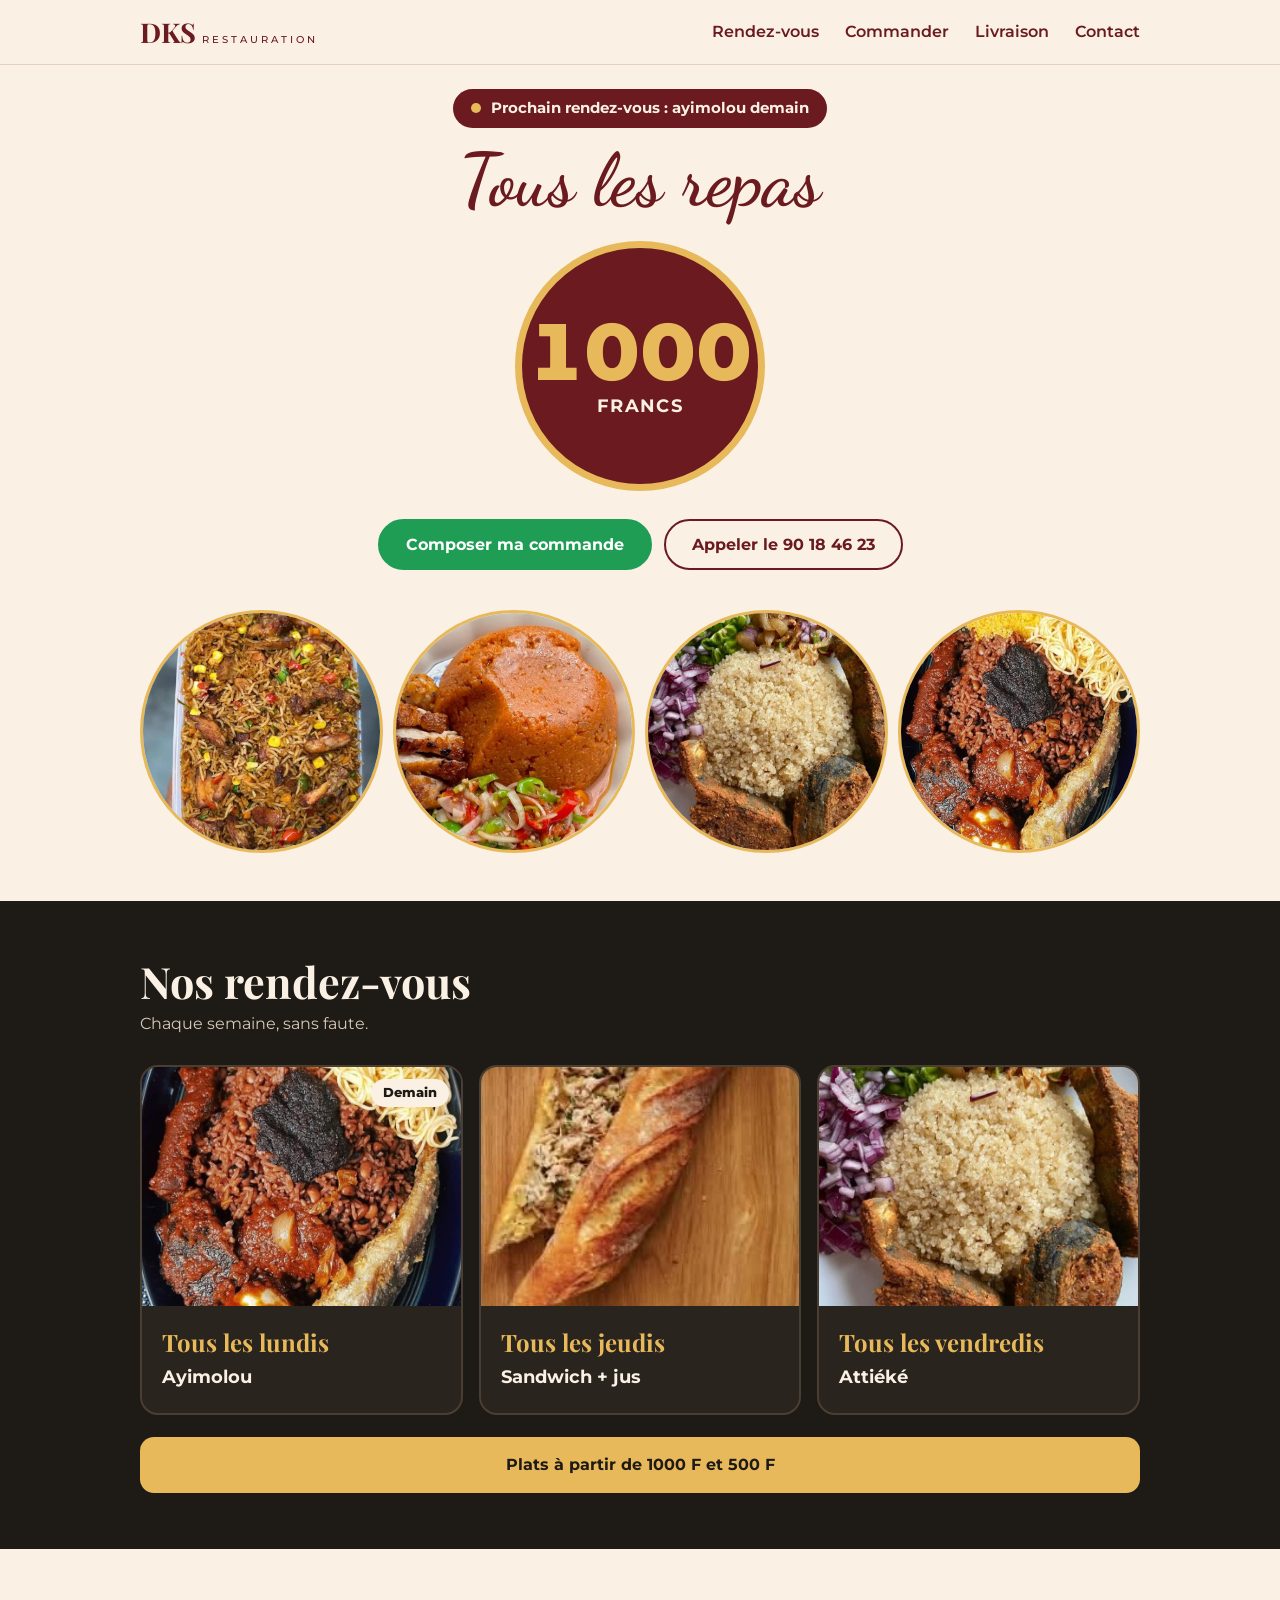
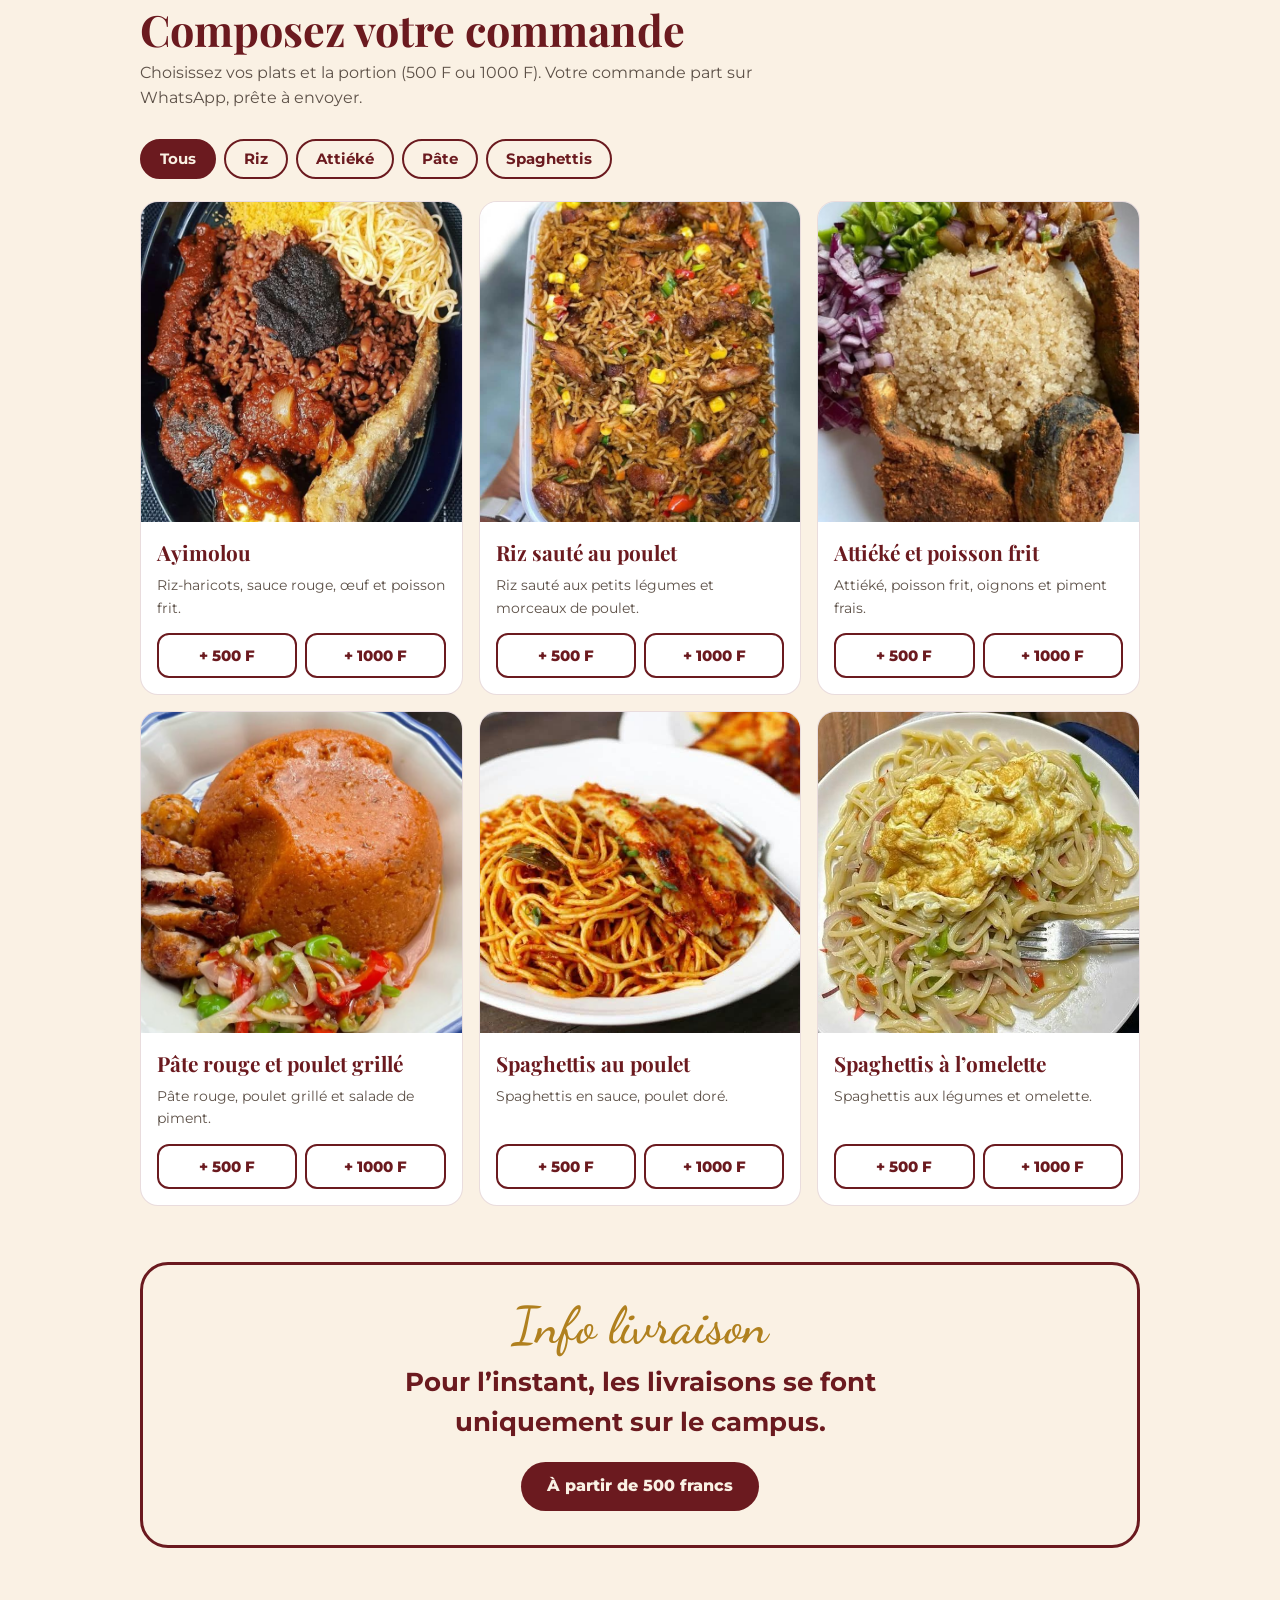
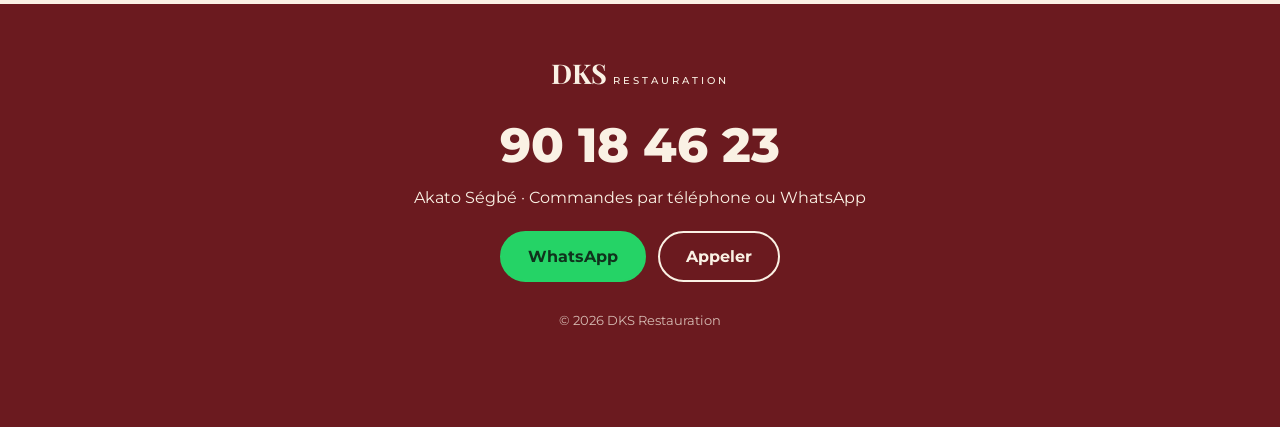
==== dks-v2/index.html @ c082c8fd "premiere version" ====
<!DOCTYPE html>
<html lang="fr">
<head>
<meta charset="utf-8">
<meta name="viewport" content="width=device-width, initial-scale=1">
<title>DKS Restauration – Commandez vos repas à Akato Ségbé</title>
<meta name="description" content="Tous les repas à 1000 F, plats dès 500 F. Composez votre commande et envoyez-la sur WhatsApp. Akato Ségbé, livraison sur le campus.">
<meta name="theme-color" content="#6b1a1f">
<link rel="preconnect" href="https://fonts.googleapis.com">
<link rel="preconnect" href="https://fonts.gstatic.com" crossorigin>
<link href="https://fonts.googleapis.com/css2?family=Dancing+Script:wght@600&family=Montserrat:wght@500;600;700;800&family=Playfair+Display:wght@600;700&display=swap" rel="stylesheet">
<link rel="stylesheet" href="css/style.css">
</head>
<body>
<script>document.documentElement.classList.add('js')</script>

<nav class="nav" aria-label="Navigation principale">
  <div class="wrap nav-in">
    <a class="logo" href="#accueil">DKS<small>RESTAURATION</small></a>
    <button class="burger" aria-expanded="false" aria-controls="menu" aria-label="Ouvrir le menu"><span></span><span></span><span></span></button>
    <ul id="menu">
      <li><a href="#rendez-vous">Rendez-vous</a></li>
      <li><a href="#plats">Commander</a></li>
      <li><a href="#livraison">Livraison</a></li>
      <li><a href="#contact">Contact</a></li>
    </ul>
  </div>
  <div class="progress" id="progress"></div>
</nav>

<header class="hero" id="accueil">
  <div class="wrap">
    <p class="banner" id="banner"><i></i><span>Tous les repas à 1000 F</span></p>
    <h1 class="script">Tous les repas</h1>
    <div class="badge" role="img" aria-label="1000 francs"><b id="count" data-to="1000">1000</b><span>FRANCS</span></div>
    <div class="cta">
      <a class="btn main" href="#plats">Composer ma commande</a>
      <a class="btn alt" href="tel:+22890184623">Appeler le 90 18 46 23</a>
    </div>
    <div class="strip">
      <img src="images/riz.jpg" alt="Riz sauté au poulet et petits légumes">
      <img src="images/pate.jpg" alt="Pâte rouge, poulet grillé et piment frais">
      <img src="images/attieke.jpg" alt="Attiéké, poisson frit et oignons">
      <img src="images/ayimolou.jpg" alt="Ayimolou avec œuf et poisson frit">
    </div>
  </div>
</header>

<section class="dark" id="rendez-vous">
  <div class="wrap">
    <h2 class="reveal">Nos rendez-vous</h2>
    <p class="lead reveal">Chaque semaine, sans faute.</p>
    <div class="days">
      <article class="day reveal" data-day="1"><img src="images/ayimolou.jpg" alt="Ayimolou"><div><p>Tous les lundis</p><h3>Ayimolou</h3></div></article>
      <article class="day reveal" data-day="4"><img src="images/sandwich.jpg" alt="Sandwich au thon"><div><p>Tous les jeudis</p><h3>Sandwich + jus</h3></div></article>
      <article class="day reveal" data-day="5"><img src="images/attieke.jpg" alt="Attiéké"><div><p>Tous les vendredis</p><h3>Attiéké</h3></div></article>
    </div>
    <div class="price reveal">Plats à partir de 1000 F et 500 F</div>
  </div>
</section>

<section class="plats" id="plats">
  <div class="wrap">
    <h2 class="reveal">Composez votre commande</h2>
    <p class="lead reveal">Choisissez vos plats et la portion (500 F ou 1000 F). Votre commande part sur WhatsApp, prête à envoyer.</p>
    <div class="chips" id="chips" role="group" aria-label="Filtrer les plats"></div>
    <div class="grid" id="grid"></div>
    <noscript><p class="lead">Activez JavaScript pour commander ici, ou appelez le 90 18 46 23.</p></noscript>
  </div>
</section>

<section class="deliv" id="livraison">
  <div class="wrap">
    <div class="box reveal">
      <p class="script">Info livraison</p>
      <strong>Pour l’instant, les livraisons se font uniquement sur le campus.</strong>
      <span class="pill">À partir de 500 francs</span>
    </div>
  </div>
</section>

<footer id="contact">
  <div class="wrap">
    <div class="logo">DKS<small>RESTAURATION</small></div>
    <a class="tel" href="tel:+22890184623">90 18 46 23</a>
    <p>Akato Ségbé · Commandes par téléphone ou WhatsApp</p>
    <div class="cta">
      <a class="btn main" href="https://wa.me/22890184623" target="_blank" rel="noopener">WhatsApp</a>
      <a class="btn alt" href="tel:+22890184623">Appeler</a>
    </div>
    <small class="copy">© <span id="year">2026</span> DKS Restauration</small>
  </div>
</footer>

<button class="fab" id="fab" hidden aria-label="Ouvrir le panier"><span id="fab-n">0</span> <b id="fab-t"></b></button>
<div class="toast" id="toast" role="status" aria-live="polite"></div>

<dialog id="lightbox" aria-label="Photo agrandie">
  <button class="close" aria-label="Fermer">×</button>
  <button class="nav-btn prev" aria-label="Photo précédente">‹</button>
  <button class="nav-btn next" aria-label="Photo suivante">›</button>
  <img alt=""><p></p>
</dialog>

<dialog id="cart" aria-label="Mon panier">
  <button class="close" aria-label="Fermer">×</button>
  <h3>Ma commande</h3>
  <ul id="lines"></ul>
  <p class="total">Total : <b id="total">0 F</b></p>
  <label>Votre prénom<input id="name" autocomplete="given-name" placeholder="Ex. Kossi"></label>
  <fieldset>
    <legend>Récupération</legend>
    <label class="radio"><input type="radio" name="mode" value="emporter" checked> Sur place / à emporter</label>
    <label class="radio"><input type="radio" name="mode" value="livraison"> Livraison sur le campus</label>
  </fieldset>
  <label id="place-wrap" hidden>Lieu de livraison sur le campus<input id="place" placeholder="Ex. Bâtiment B, salle 12"></label>
  <p class="warn" id="warn" hidden>La livraison commence à 500 F de commande.</p>
  <div class="cart-actions">
    <button class="btn alt" id="clear" type="button">Vider</button>
    <button class="btn main" id="send" type="button">Envoyer sur WhatsApp</button>
  </div>
</dialog>

<script src="js/main.js"></script>
</body>
</html>
---- dks-v2/css/style.css ----
:root{--wine:#6b1a1f;--cream:#faf1e4;--gold:#e8b95a;--ink:#1e1a16;--muted:#5d5148;--card:#2a241e;--green:#1f9d55}
*,*::before,*::after{box-sizing:border-box}
html{scroll-behavior:smooth;scroll-padding-top:72px}
body{margin:0;background:var(--cream);color:var(--wine);font-family:Montserrat,system-ui,sans-serif;line-height:1.55}
img{max-width:100%;display:block}
.wrap{max-width:1040px;margin:0 auto;padding:0 20px}
a:focus-visible,button:focus-visible,input:focus-visible{outline:3px solid var(--gold);outline-offset:3px}

/* Navigation */
.nav{position:sticky;top:0;z-index:20;background:var(--cream);border-bottom:1px solid rgba(107,26,31,.15)}
.nav-in{display:flex;align-items:center;justify-content:space-between;height:64px}
.progress{position:absolute;left:0;bottom:-1px;height:3px;width:0;background:var(--gold)}
.logo{font-family:'Playfair Display',Georgia,serif;font-weight:700;font-size:1.7rem;color:var(--wine);text-decoration:none}
.logo small{font-family:Montserrat,sans-serif;font-weight:500;font-size:.62rem;letter-spacing:.3em;margin-left:.6em}
.nav ul{list-style:none;display:flex;gap:26px;margin:0;padding:0}
.nav ul a{color:var(--wine);font-weight:600;text-decoration:none}
.nav ul a:hover{text-decoration:underline;text-underline-offset:6px}
.burger{display:none;background:none;border:0;padding:10px;cursor:pointer}
.burger span{display:block;width:24px;height:3px;background:var(--wine);margin:5px 0;border-radius:2px;transition:transform .2s,opacity .2s}
.burger[aria-expanded="true"] span:nth-child(1){transform:translateY(8px) rotate(45deg)}
.burger[aria-expanded="true"] span:nth-child(2){opacity:0}
.burger[aria-expanded="true"] span:nth-child(3){transform:translateY(-8px) rotate(-45deg)}
@media (max-width:700px){
  .burger{display:block}
  .nav ul{display:none;position:absolute;top:64px;left:0;right:0;flex-direction:column;gap:0;background:var(--cream);border-bottom:1px solid rgba(107,26,31,.15)}
  .nav ul.open{display:flex}
  .nav ul a{display:block;padding:16px 20px}
}

/* Boutons */
.btn{display:inline-block;padding:14px 26px;border-radius:999px;font:700 1rem Montserrat,sans-serif;text-decoration:none;border:2px solid var(--wine);background:none;color:var(--wine);cursor:pointer;transition:transform .15s}
.btn:active{transform:scale(.96)}
.btn.main{background:var(--green);border-color:var(--green);color:#fff}
.btn:disabled{opacity:.45;cursor:not-allowed}
.cta{display:flex;flex-wrap:wrap;gap:12px;justify-content:center}

/* Accueil */
.hero{text-align:center;padding:24px 0 48px}
.banner{display:inline-flex;align-items:center;gap:10px;margin:0;padding:8px 18px;border-radius:999px;background:var(--wine);color:var(--cream);font-weight:700;font-size:.92rem}
.banner i{width:10px;height:10px;border-radius:50%;background:var(--gold);animation:pulse 1.6s infinite}
@keyframes pulse{0%{box-shadow:0 0 0 0 rgba(232,185,90,.8)}100%{box-shadow:0 0 0 12px rgba(232,185,90,0)}}
.script{font-family:'Dancing Script',cursive;font-weight:600;font-size:clamp(2.8rem,10vw,4.6rem);line-height:1.05;margin:14px 0 22px}
.badge{width:min(250px,64vw);aspect-ratio:1;margin:0 auto 28px;border-radius:50%;background:var(--wine);border:7px solid var(--gold);display:grid;place-content:center;color:var(--gold)}
.badge b{font-weight:800;font-size:clamp(3.4rem,15vw,5rem);line-height:1;font-variant-numeric:tabular-nums}
.badge span{color:var(--cream);font-weight:700;letter-spacing:.08em;font-size:1.15rem}
.js .hero .script,.js .hero .badge,.js .hero .cta,.js .hero .strip{animation:rise .8s both}
.js .hero .badge{animation-delay:.15s}.js .hero .cta{animation-delay:.3s}.js .hero .strip{animation-delay:.45s}
@keyframes rise{from{opacity:0;transform:translateY(22px)}to{opacity:1;transform:none}}
.strip{display:grid;grid-template-columns:repeat(4,1fr);gap:10px;margin-top:40px}
.strip img{aspect-ratio:1;object-fit:cover;border-radius:50%;border:3px solid var(--gold);animation:float 5s ease-in-out infinite}
.strip img:nth-child(2){animation-delay:-1.2s}.strip img:nth-child(3){animation-delay:-2.4s}.strip img:nth-child(4){animation-delay:-3.6s}
@keyframes float{50%{transform:translateY(-10px)}}

h2{font-family:'Playfair Display',Georgia,serif;font-size:clamp(1.9rem,6vw,2.7rem);line-height:1.15;margin:0 0 6px}
.lead{color:var(--muted);margin:0 0 28px;max-width:60ch}
.js .reveal{opacity:0;transform:translateY(24px);transition:opacity .6s,transform .6s}
.js .reveal.in{opacity:1;transform:none}

/* Rendez-vous */
.dark{background:var(--ink);color:var(--cream);padding:56px 0}
.dark h2{color:var(--cream)}.dark .lead{color:#d8c9b6}
.days{display:grid;gap:16px;grid-template-columns:repeat(auto-fit,minmax(240px,1fr))}
.day{position:relative;background:var(--card);border:2px solid #4a3e33;border-radius:18px;overflow:hidden}
.day img{aspect-ratio:4/3;object-fit:cover;width:100%}
.day div{padding:18px 20px 22px}
.day p{margin:0;color:var(--gold);font-family:'Playfair Display',serif;font-size:1.5rem;font-weight:700}
.day h3{margin:2px 0 0;font-size:1.1rem}
.day.today{border-color:var(--gold)}
.day[data-tag]::after{content:attr(data-tag);position:absolute;top:12px;right:12px;background:var(--cream);color:var(--ink);font-weight:800;font-size:.8rem;padding:4px 12px;border-radius:999px}
.day.today::after{background:var(--gold)}
.price{margin-top:22px;background:var(--gold);color:var(--ink);font-weight:700;text-align:center;padding:16px;border-radius:14px}

/* Commander */
.plats{padding:56px 0}
.chips{display:flex;gap:8px;overflow-x:auto;padding-bottom:10px;margin-bottom:12px}
.chip{flex:none;padding:9px 18px;border-radius:999px;border:2px solid var(--wine);background:none;color:var(--wine);font:700 .92rem Montserrat,sans-serif;cursor:pointer}
.chip[aria-pressed="true"]{background:var(--wine);color:var(--cream)}
.grid{display:grid;gap:16px;grid-template-columns:repeat(auto-fill,minmax(250px,1fr))}
.dish{background:#fff;border-radius:18px;overflow:hidden;border:1px solid rgba(107,26,31,.15);display:flex;flex-direction:column;animation:rise .45s both}
.dish img{aspect-ratio:1;object-fit:cover;width:100%;cursor:zoom-in;transition:transform .3s}
.dish .ph{overflow:hidden}
.dish:hover img{transform:scale(1.05)}
.dish .body{padding:14px 16px 16px;display:flex;flex-direction:column;gap:6px;flex:1;color:var(--ink)}
.dish h3{margin:0;font-family:'Playfair Display',serif;font-size:1.3rem;color:var(--wine)}
.dish p{margin:0;font-size:.9rem;color:var(--muted);flex:1}
.add{display:grid;grid-template-columns:1fr 1fr;gap:8px;margin-top:8px}
.add button{padding:11px 6px;border-radius:12px;border:2px solid var(--wine);background:none;color:var(--wine);font:800 .95rem Montserrat,sans-serif;cursor:pointer;transition:background .15s,color .15s,transform .15s}
.add button:hover{background:var(--wine);color:var(--cream)}
.add button:active{transform:scale(.94)}
.add .qty{font-weight:600;font-size:.8rem;opacity:.85}

/* Livraison */
.deliv{padding:0 0 56px}
.box{border:3px solid var(--wine);border-radius:28px;padding:34px 24px;text-align:center}
.box .script{font-size:clamp(2.2rem,8vw,3.2rem);color:#b0801e;margin:0 0 10px}
.box strong{display:block;font-size:clamp(1.2rem,4vw,1.6rem);max-width:520px;margin:0 auto 20px}
.pill{display:inline-block;background:var(--wine);color:var(--cream);padding:12px 26px;border-radius:999px;font-weight:800}

footer{background:var(--wine);color:var(--cream);text-align:center;padding:48px 0 96px}
footer .logo{color:inherit}
footer .tel{display:block;font-size:clamp(2rem,9vw,3rem);font-weight:800;color:inherit;text-decoration:none;margin:14px 0 4px}
footer p{margin:0 0 20px}
footer .btn.alt{border-color:currentColor;color:inherit}
footer .btn.main{background:#25d366;border-color:#25d366;color:#10331d}
.copy{display:block;margin-top:28px;opacity:.75}

/* Panier flottant, toast */
.fab{position:fixed;right:16px;bottom:calc(16px + env(safe-area-inset-bottom,0px));z-index:30;display:flex;gap:10px;align-items:center;padding:14px 22px;border-radius:999px;border:0;background:var(--wine);color:var(--cream);font:700 1rem Montserrat,sans-serif;box-shadow:0 6px 20px rgba(0,0,0,.3);cursor:pointer}
.fab[hidden]{display:none}
.fab #fab-n{background:var(--gold);color:var(--ink);min-width:26px;height:26px;border-radius:13px;display:grid;place-items:center;font-size:.85rem}
.fab.bump{animation:bump .35s}
@keyframes bump{50%{transform:scale(1.15)}}
.toast{position:fixed;left:50%;bottom:90px;transform:translate(-50%,20px);background:var(--ink);color:var(--cream);padding:10px 20px;border-radius:999px;font-weight:600;font-size:.9rem;opacity:0;pointer-events:none;transition:.3s;z-index:40;white-space:nowrap}
.toast.show{opacity:1;transform:translate(-50%,0)}

/* Fenêtres */
dialog{border:0;padding:0;background:transparent;color:var(--cream)}
dialog::backdrop{background:rgba(20,12,10,.85)}
.close{position:absolute;top:10px;right:10px;width:42px;height:42px;border-radius:50%;border:0;background:var(--gold);color:var(--ink);font-size:1.6rem;line-height:1;cursor:pointer;z-index:2}
#lightbox{max-width:min(94vw,720px);max-height:94vh;overflow:visible;text-align:center;margin:auto}
#lightbox img{max-height:76vh;margin:0 auto;border-radius:14px}
#lightbox p{margin:12px 0 0;font-weight:700}
#lightbox .close{top:-16px;right:-8px}
.nav-btn{position:absolute;top:42%;width:46px;height:46px;border-radius:50%;border:0;background:rgba(250,241,228,.9);font-size:1.8rem;cursor:pointer}
.prev{left:-10px}.next{right:-10px}
#cart{width:min(94vw,460px);max-height:90vh;background:var(--cream);color:var(--ink);border-radius:22px;padding:24px 22px;margin:auto}
#cart h3{margin:0 0 12px;font-family:'Playfair Display',serif;font-size:1.7rem;color:var(--wine)}
#lines{list-style:none;margin:0;padding:0}
#lines li{display:grid;grid-template-columns:1fr auto;gap:2px 10px;padding:10px 0;border-bottom:1px solid rgba(107,26,31,.15)}
#lines .nm{font-weight:700}#lines .sub{font-size:.85rem;color:var(--muted)}
.stepper{grid-row:1/3;grid-column:2;display:flex;align-items:center;gap:8px}
.stepper button{width:32px;height:32px;border-radius:50%;border:2px solid var(--wine);background:none;color:var(--wine);font-weight:800;cursor:pointer}
.total{font-size:1.2rem;margin:14px 0;color:var(--wine)}
#cart label{display:block;font-weight:600;font-size:.9rem;margin-bottom:12px}
#cart input[type=text],#cart input:not([type]){display:block;width:100%;margin-top:4px;padding:11px 12px;border-radius:10px;border:2px solid rgba(107,26,31,.3);font:500 1rem Montserrat,sans-serif;background:#fff}
fieldset{border:0;padding:0;margin:0 0 12px}legend{font-weight:600;font-size:.9rem;margin-bottom:6px}
#cart .radio{display:flex;gap:8px;align-items:center;margin-bottom:6px;font-weight:500}
.warn{color:#a02020;font-weight:600;font-size:.9rem;margin:0 0 12px}
.cart-actions{display:flex;gap:10px;justify-content:space-between}
.cart-actions .main{flex:1}
.empty{color:var(--muted);padding:12px 0}

@media (max-width:520px){.strip{gap:6px}.strip img{border-width:2px}}
@media (prefers-reduced-motion:reduce){html{scroll-behavior:auto}*,*::before,*::after{animation:none!important;transition:none!important}.js .reveal{opacity:1;transform:none}}
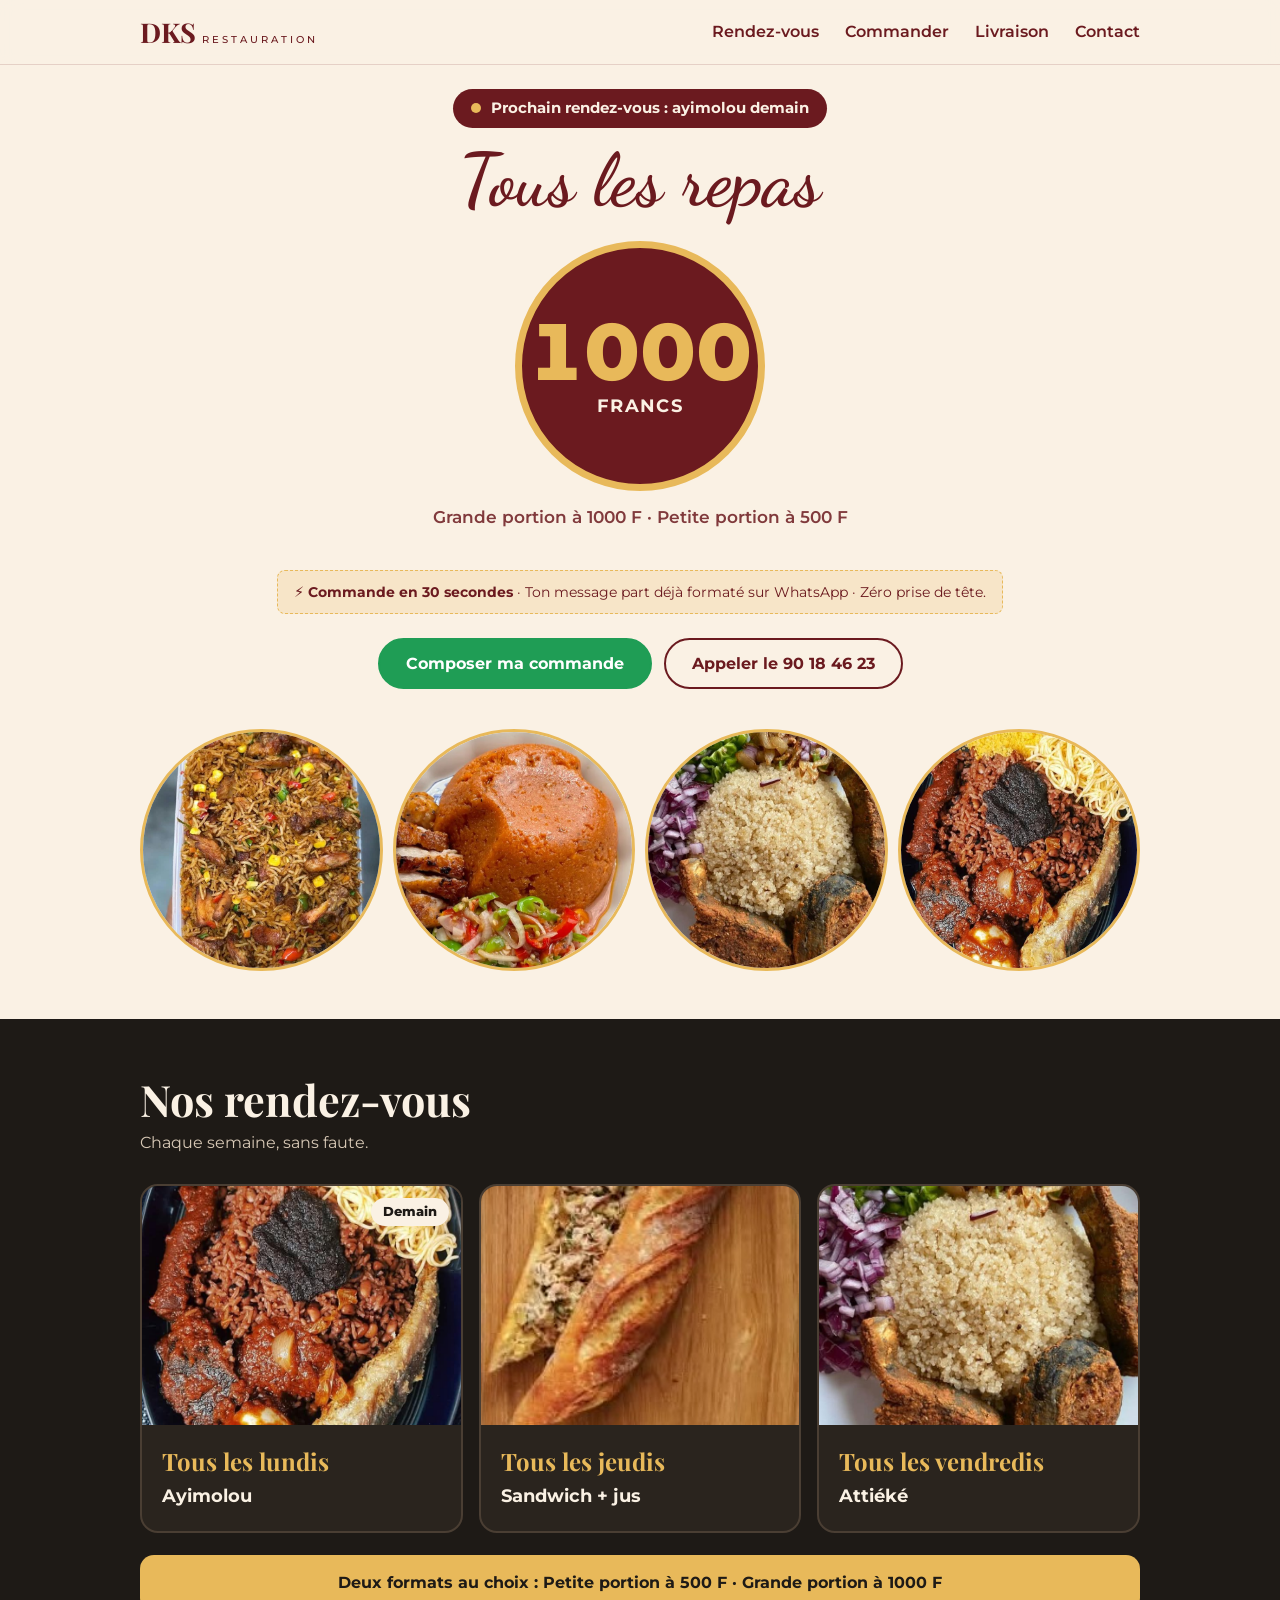
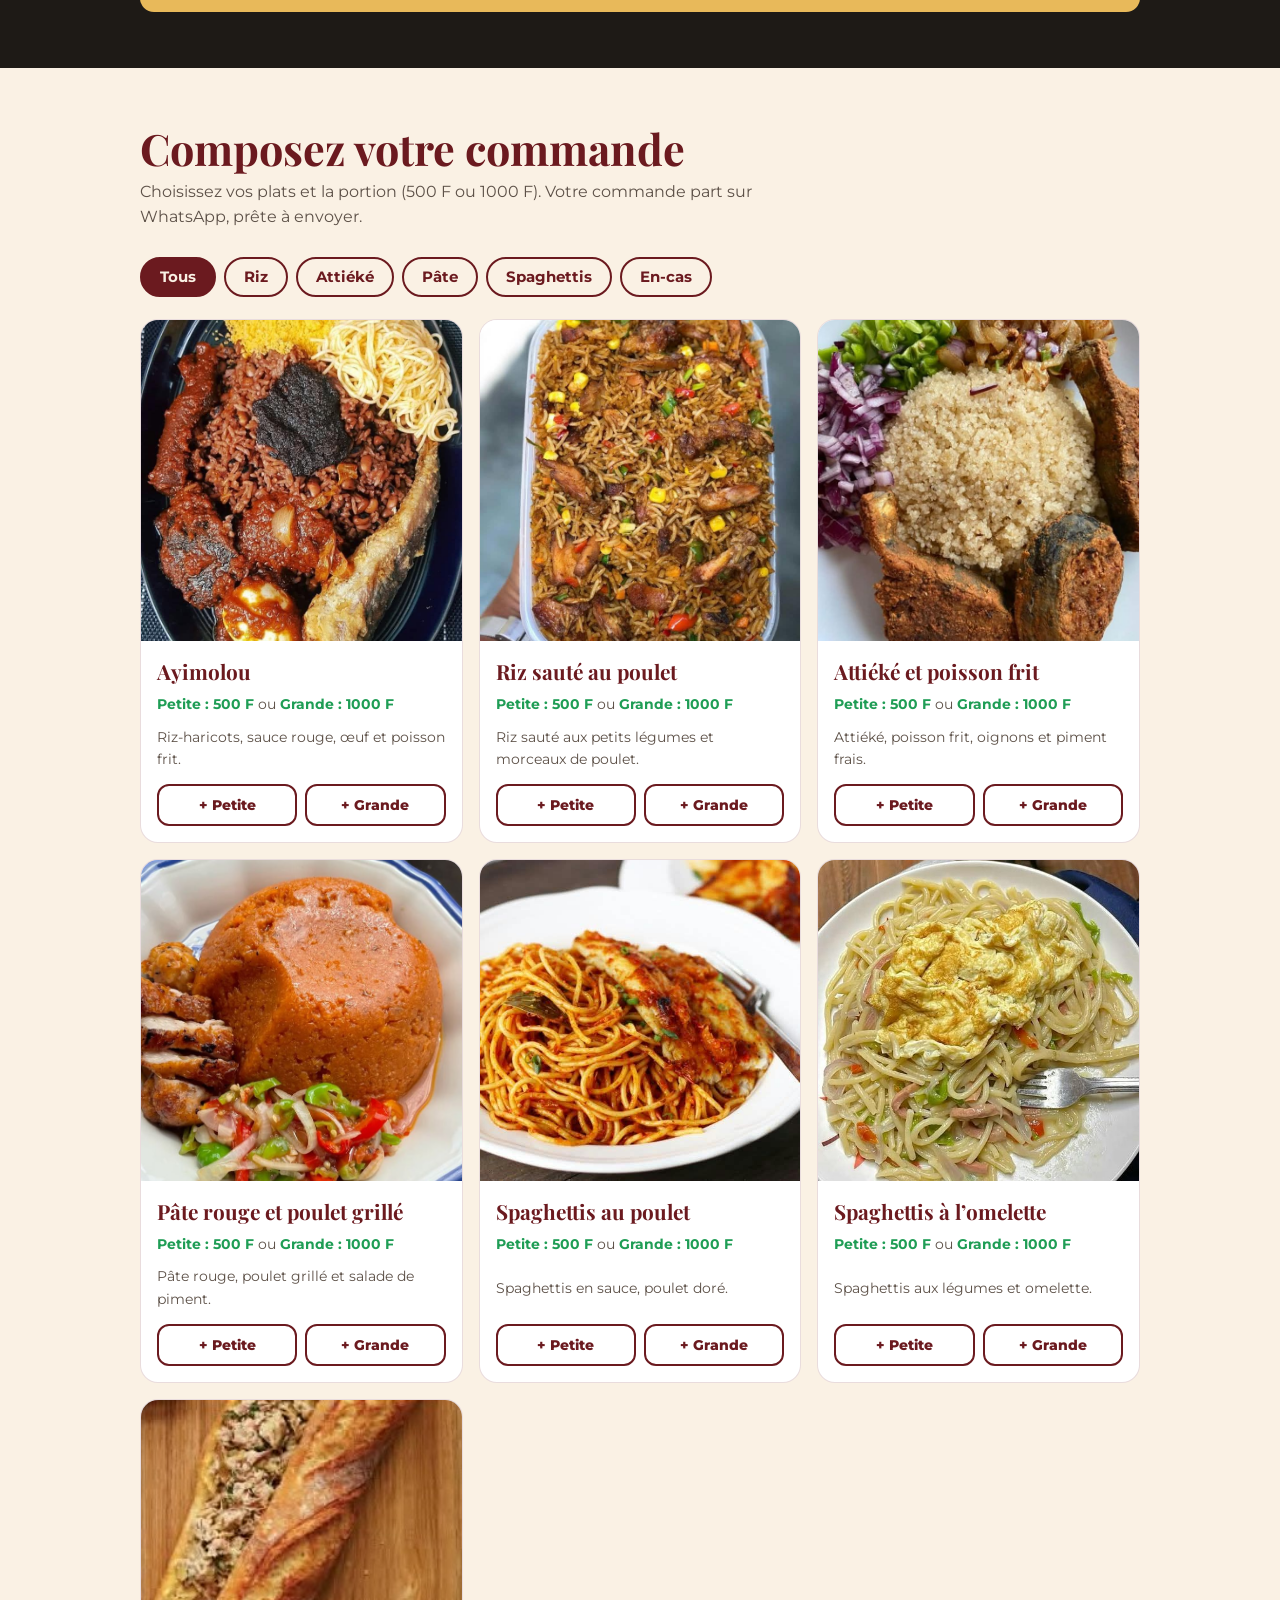
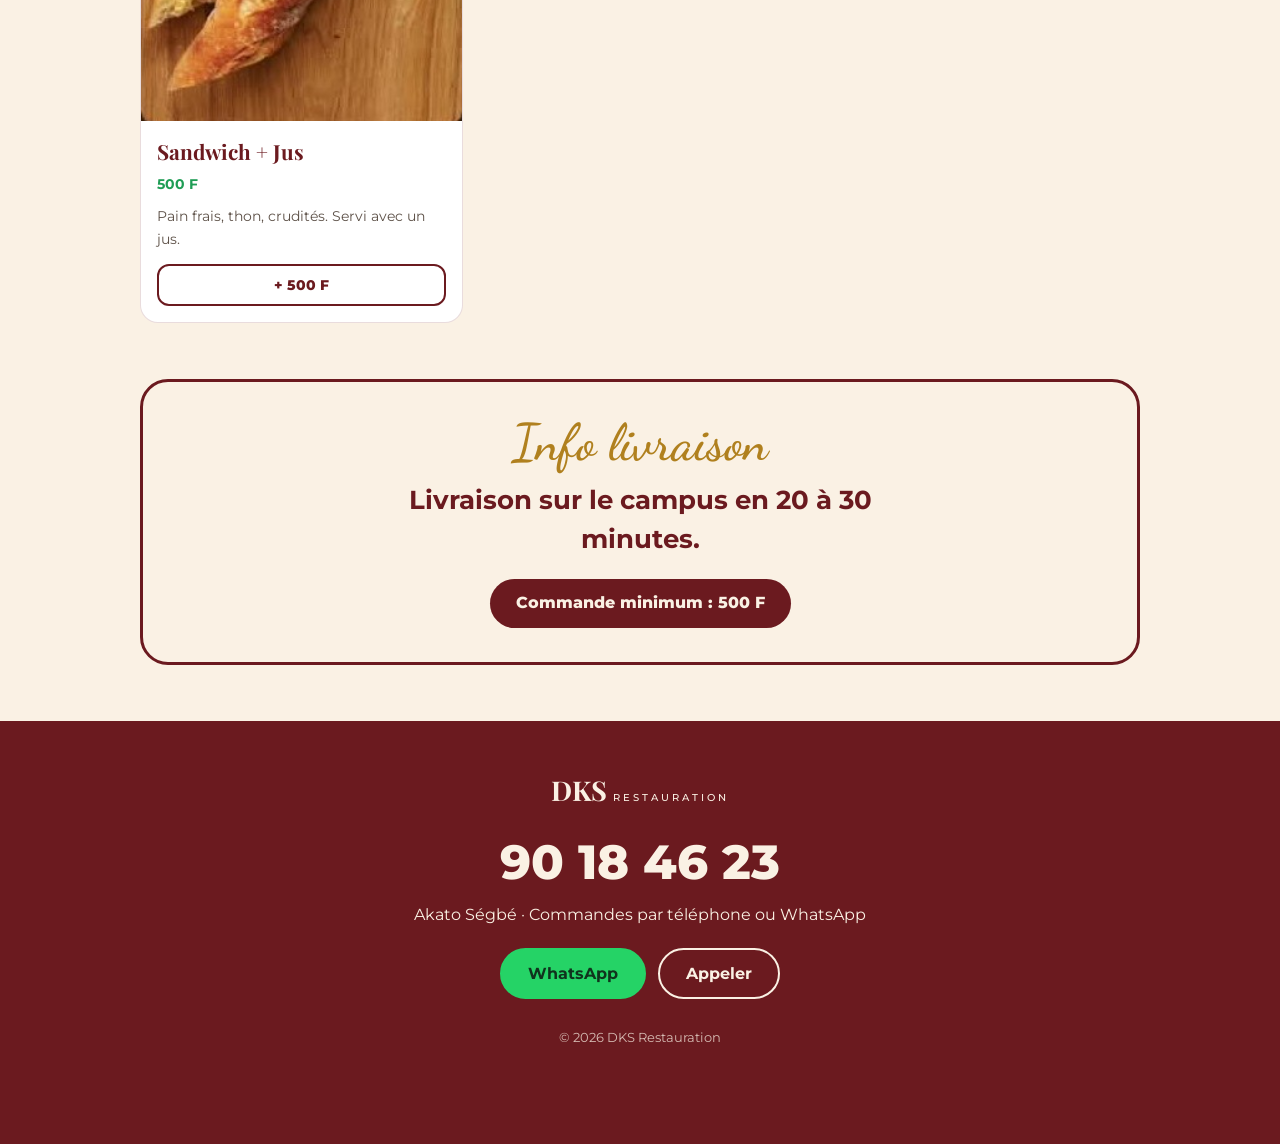
==== commit 2f23cd96: "feat: ajout barre de panier, sandwich et config netlify" ====
--- a/dks-v2/index.html
+++ b/dks-v2/index.html
@@ -14,10 +14,11 @@
 <body>
 <script>document.documentElement.classList.add('js')</script>
 
-<nav class="nav" aria-label="Navigation principale">
+<!-- Navigation avec Glassmorphism -->
+<nav class="nav glass-nav" aria-label="Navigation principale">
   <div class="wrap nav-in">
     <a class="logo" href="#accueil">DKS<small>RESTAURATION</small></a>
-    <button class="burger" aria-expanded="false" aria-controls="menu" aria-label="Ouvrir le menu"><span></span><span></span><span></span></button>
+    <button class="burger" type="button" aria-expanded="false" aria-controls="menu" aria-label="Ouvrir le menu"><span></span><span></span><span></span></button>
     <ul id="menu">
       <li><a href="#rendez-vous">Rendez-vous</a></li>
       <li><a href="#plats">Commander</a></li>
@@ -32,11 +33,20 @@
   <div class="wrap">
     <p class="banner" id="banner"><i></i><span>Tous les repas à 1000 F</span></p>
     <h1 class="script">Tous les repas</h1>
+    
     <div class="badge" role="img" aria-label="1000 francs"><b id="count" data-to="1000">1000</b><span>FRANCS</span></div>
+    
+    <p class="hero-note">Grande portion à 1000 F · Petite portion à 500 F</p>
+
+    <p class="quick-proof">
+      ⚡ <b>Commande en 30 secondes</b> · Ton message part déjà formaté sur WhatsApp · Zéro prise de tête.
+    </p>
+
     <div class="cta">
       <a class="btn main" href="#plats">Composer ma commande</a>
       <a class="btn alt" href="tel:+22890184623">Appeler le 90 18 46 23</a>
     </div>
+    
     <div class="strip">
       <img src="images/riz.jpg" alt="Riz sauté au poulet et petits légumes">
       <img src="images/pate.jpg" alt="Pâte rouge, poulet grillé et piment frais">
@@ -55,7 +65,7 @@
       <article class="day reveal" data-day="4"><img src="images/sandwich.jpg" alt="Sandwich au thon"><div><p>Tous les jeudis</p><h3>Sandwich + jus</h3></div></article>
       <article class="day reveal" data-day="5"><img src="images/attieke.jpg" alt="Attiéké"><div><p>Tous les vendredis</p><h3>Attiéké</h3></div></article>
     </div>
-    <div class="price reveal">Plats à partir de 1000 F et 500 F</div>
+    <div class="price reveal">Deux formats au choix : Petite portion à 500 F · Grande portion à 1000 F</div>
   </div>
 </section>
 
@@ -64,7 +74,10 @@
     <h2 class="reveal">Composez votre commande</h2>
     <p class="lead reveal">Choisissez vos plats et la portion (500 F ou 1000 F). Votre commande part sur WhatsApp, prête à envoyer.</p>
     <div class="chips" id="chips" role="group" aria-label="Filtrer les plats"></div>
+    
+    <!-- La grille qui va accueillir TOUS les plats (y compris le sandwich) -->
     <div class="grid" id="grid"></div>
+    
     <noscript><p class="lead">Activez JavaScript pour commander ici, ou appelez le 90 18 46 23.</p></noscript>
   </div>
 </section>
@@ -73,8 +86,8 @@
   <div class="wrap">
     <div class="box reveal">
       <p class="script">Info livraison</p>
-      <strong>Pour l’instant, les livraisons se font uniquement sur le campus.</strong>
-      <span class="pill">À partir de 500 francs</span>
+      <strong>Livraison sur le campus en 20 à 30 minutes.</strong>
+      <span class="pill">Commande minimum : 500 F</span>
     </div>
   </div>
 </section>
@@ -92,28 +105,36 @@
   </div>
 </footer>
 
-<button class="fab" id="fab" hidden aria-label="Ouvrir le panier"><span id="fab-n">0</span> <b id="fab-t"></b></button>
+<!-- La nouvelle barre de panier fixe (remplace le FAB) -->
+<div class="cart-bar" id="cart-bar" hidden>
+  <div class="cart-bar-info">
+    <b id="bar-n">0</b> article(s) · <b id="bar-t">0 F</b>
+  </div>
+  <button class="btn main" id="bar-open" type="button">Voir ma commande</button>
+</div>
+
 <div class="toast" id="toast" role="status" aria-live="polite"></div>
 
 <dialog id="lightbox" aria-label="Photo agrandie">
-  <button class="close" aria-label="Fermer">×</button>
-  <button class="nav-btn prev" aria-label="Photo précédente">‹</button>
-  <button class="nav-btn next" aria-label="Photo suivante">›</button>
+  <button class="close" type="button" aria-label="Fermer">×</button>
+  <button class="nav-btn prev" type="button" aria-label="Photo précédente">‹</button>
+  <button class="nav-btn next" type="button" aria-label="Photo suivante">›</button>
   <img alt=""><p></p>
 </dialog>
 
-<dialog id="cart" aria-label="Mon panier">
-  <button class="close" aria-label="Fermer">×</button>
+<!-- Dialog du panier avec Glassmorphism -->
+<dialog id="cart" class="glass-cart" aria-label="Mon panier">
+  <button class="close" type="button" aria-label="Fermer">×</button>
   <h3>Ma commande</h3>
   <ul id="lines"></ul>
   <p class="total">Total : <b id="total">0 F</b></p>
-  <label>Votre prénom<input id="name" autocomplete="given-name" placeholder="Ex. Kossi"></label>
+  <label>Votre prénom<input id="name" type="text" autocomplete="given-name" placeholder="Ex. Kossi"></label>
   <fieldset>
     <legend>Récupération</legend>
     <label class="radio"><input type="radio" name="mode" value="emporter" checked> Sur place / à emporter</label>
     <label class="radio"><input type="radio" name="mode" value="livraison"> Livraison sur le campus</label>
   </fieldset>
-  <label id="place-wrap" hidden>Lieu de livraison sur le campus<input id="place" placeholder="Ex. Bâtiment B, salle 12"></label>
+  <label id="place-wrap" hidden>Lieu de livraison sur le campus<input id="place" type="text" placeholder="Ex. Bâtiment B, salle 12"></label>
   <p class="warn" id="warn" hidden>La livraison commence à 500 F de commande.</p>
   <div class="cart-actions">
     <button class="btn alt" id="clear" type="button">Vider</button>
@@ -123,4 +144,4 @@
 
 <script src="js/main.js"></script>
 </body>
-</html>
+</html>
--- a/dks-v2/css/style.css
+++ b/dks-v2/css/style.css
@@ -1,144 +1,878 @@
-:root{--wine:#6b1a1f;--cream:#faf1e4;--gold:#e8b95a;--ink:#1e1a16;--muted:#5d5148;--card:#2a241e;--green:#1f9d55}
-*,*::before,*::after{box-sizing:border-box}
-html{scroll-behavior:smooth;scroll-padding-top:72px}
-body{margin:0;background:var(--cream);color:var(--wine);font-family:Montserrat,system-ui,sans-serif;line-height:1.55}
-img{max-width:100%;display:block}
-.wrap{max-width:1040px;margin:0 auto;padding:0 20px}
-a:focus-visible,button:focus-visible,input:focus-visible{outline:3px solid var(--gold);outline-offset:3px}
-
-/* Navigation */
-.nav{position:sticky;top:0;z-index:20;background:var(--cream);border-bottom:1px solid rgba(107,26,31,.15)}
-.nav-in{display:flex;align-items:center;justify-content:space-between;height:64px}
-.progress{position:absolute;left:0;bottom:-1px;height:3px;width:0;background:var(--gold)}
-.logo{font-family:'Playfair Display',Georgia,serif;font-weight:700;font-size:1.7rem;color:var(--wine);text-decoration:none}
-.logo small{font-family:Montserrat,sans-serif;font-weight:500;font-size:.62rem;letter-spacing:.3em;margin-left:.6em}
-.nav ul{list-style:none;display:flex;gap:26px;margin:0;padding:0}
-.nav ul a{color:var(--wine);font-weight:600;text-decoration:none}
-.nav ul a:hover{text-decoration:underline;text-underline-offset:6px}
-.burger{display:none;background:none;border:0;padding:10px;cursor:pointer}
-.burger span{display:block;width:24px;height:3px;background:var(--wine);margin:5px 0;border-radius:2px;transition:transform .2s,opacity .2s}
-.burger[aria-expanded="true"] span:nth-child(1){transform:translateY(8px) rotate(45deg)}
-.burger[aria-expanded="true"] span:nth-child(2){opacity:0}
-.burger[aria-expanded="true"] span:nth-child(3){transform:translateY(-8px) rotate(-45deg)}
-@media (max-width:700px){
-  .burger{display:block}
-  .nav ul{display:none;position:absolute;top:64px;left:0;right:0;flex-direction:column;gap:0;background:var(--cream);border-bottom:1px solid rgba(107,26,31,.15)}
-  .nav ul.open{display:flex}
-  .nav ul a{display:block;padding:16px 20px}
+:root {
+  --wine: #6b1a1f;
+  --cream: #faf1e4;
+  --gold: #e8b95a;
+  --ink: #1e1a16;
+  --muted: #5d5148;
+  --card: #2a241e;
+  --green: #1f9d55;
+}
+*,
+*::before,
+*::after {
+  box-sizing: border-box;
+}
+html {
+  scroll-behavior: smooth;
+  scroll-padding-top: 72px;
+}
+body {
+  margin: 0;
+  background: var(--cream);
+  color: var(--wine);
+  font-family: Montserrat, system-ui, sans-serif;
+  line-height: 1.55;
+}
+img {
+  max-width: 100%;
+  display: block;
+}
+.wrap {
+  max-width: 1040px;
+  margin: 0 auto;
+  padding: 0 20px;
+}
+a:focus-visible,
+button:focus-visible,
+input:focus-visible {
+  outline: 3px solid var(--gold);
+  outline-offset: 3px;
+}
+
+/* Navigation (Glassmorphism) */
+.nav {
+  position: sticky;
+  top: 0;
+  z-index: 20;
+  background: rgba(250, 241, 228, 0.85);
+  backdrop-filter: blur(10px);
+  -webkit-backdrop-filter: blur(10px);
+  border-bottom: 1px solid rgba(107, 26, 31, 0.15);
+}
+.nav-in {
+  display: flex;
+  align-items: center;
+  justify-content: space-between;
+  height: 64px;
+}
+.progress {
+  position: absolute;
+  left: 0;
+  bottom: -1px;
+  height: 3px;
+  width: 0;
+  background: var(--gold);
+}
+.logo {
+  font-family: "Playfair Display", Georgia, serif;
+  font-weight: 700;
+  font-size: 1.7rem;
+  color: var(--wine);
+  text-decoration: none;
+}
+.logo small {
+  font-family: Montserrat, sans-serif;
+  font-weight: 500;
+  font-size: 0.62rem;
+  letter-spacing: 0.3em;
+  margin-left: 0.6em;
+}
+.nav ul {
+  list-style: none;
+  display: flex;
+  gap: 26px;
+  margin: 0;
+  padding: 0;
+}
+.nav ul a {
+  color: var(--wine);
+  font-weight: 600;
+  text-decoration: none;
+}
+.nav ul a:hover {
+  text-decoration: underline;
+  text-underline-offset: 6px;
+}
+.burger {
+  display: none;
+  background: none;
+  border: 0;
+  padding: 10px;
+  cursor: pointer;
+}
+.burger span {
+  display: block;
+  width: 24px;
+  height: 3px;
+  background: var(--wine);
+  margin: 5px 0;
+  border-radius: 2px;
+  transition:
+    transform 0.2s,
+    opacity 0.2s;
+}
+.burger[aria-expanded="true"] span:nth-child(1) {
+  transform: translateY(8px) rotate(45deg);
+}
+.burger[aria-expanded="true"] span:nth-child(2) {
+  opacity: 0;
+}
+.burger[aria-expanded="true"] span:nth-child(3) {
+  transform: translateY(-8px) rotate(-45deg);
+}
+@media (max-width: 700px) {
+  .burger {
+    display: block;
+  }
+  .nav ul {
+    display: none;
+    position: absolute;
+    top: 64px;
+    left: 0;
+    right: 0;
+    flex-direction: column;
+    gap: 0;
+    background: rgba(250, 241, 228, 0.95);
+    backdrop-filter: blur(10px);
+    -webkit-backdrop-filter: blur(10px);
+    border-bottom: 1px solid rgba(107, 26, 31, 0.15);
+  }
+  .nav ul.open {
+    display: flex;
+  }
+  .nav ul a {
+    display: block;
+    padding: 16px 20px;
+  }
 }
 
 /* Boutons */
-.btn{display:inline-block;padding:14px 26px;border-radius:999px;font:700 1rem Montserrat,sans-serif;text-decoration:none;border:2px solid var(--wine);background:none;color:var(--wine);cursor:pointer;transition:transform .15s}
-.btn:active{transform:scale(.96)}
-.btn.main{background:var(--green);border-color:var(--green);color:#fff}
-.btn:disabled{opacity:.45;cursor:not-allowed}
-.cta{display:flex;flex-wrap:wrap;gap:12px;justify-content:center}
+.btn {
+  display: inline-block;
+  padding: 14px 26px;
+  border-radius: 999px;
+  font:
+    700 1rem Montserrat,
+    sans-serif;
+  text-decoration: none;
+  border: 2px solid var(--wine);
+  background: none;
+  color: var(--wine);
+  cursor: pointer;
+  transition: transform 0.15s;
+}
+.btn:active {
+  transform: scale(0.96);
+}
+.btn.main {
+  background: var(--green);
+  border-color: var(--green);
+  color: #fff;
+}
+.btn:disabled {
+  opacity: 0.45;
+  cursor: not-allowed;
+}
+.cta {
+  display: flex;
+  flex-wrap: wrap;
+  gap: 12px;
+  justify-content: center;
+}
 
 /* Accueil */
-.hero{text-align:center;padding:24px 0 48px}
-.banner{display:inline-flex;align-items:center;gap:10px;margin:0;padding:8px 18px;border-radius:999px;background:var(--wine);color:var(--cream);font-weight:700;font-size:.92rem}
-.banner i{width:10px;height:10px;border-radius:50%;background:var(--gold);animation:pulse 1.6s infinite}
-@keyframes pulse{0%{box-shadow:0 0 0 0 rgba(232,185,90,.8)}100%{box-shadow:0 0 0 12px rgba(232,185,90,0)}}
-.script{font-family:'Dancing Script',cursive;font-weight:600;font-size:clamp(2.8rem,10vw,4.6rem);line-height:1.05;margin:14px 0 22px}
-.badge{width:min(250px,64vw);aspect-ratio:1;margin:0 auto 28px;border-radius:50%;background:var(--wine);border:7px solid var(--gold);display:grid;place-content:center;color:var(--gold)}
-.badge b{font-weight:800;font-size:clamp(3.4rem,15vw,5rem);line-height:1;font-variant-numeric:tabular-nums}
-.badge span{color:var(--cream);font-weight:700;letter-spacing:.08em;font-size:1.15rem}
-.js .hero .script,.js .hero .badge,.js .hero .cta,.js .hero .strip{animation:rise .8s both}
-.js .hero .badge{animation-delay:.15s}.js .hero .cta{animation-delay:.3s}.js .hero .strip{animation-delay:.45s}
-@keyframes rise{from{opacity:0;transform:translateY(22px)}to{opacity:1;transform:none}}
-.strip{display:grid;grid-template-columns:repeat(4,1fr);gap:10px;margin-top:40px}
-.strip img{aspect-ratio:1;object-fit:cover;border-radius:50%;border:3px solid var(--gold);animation:float 5s ease-in-out infinite}
-.strip img:nth-child(2){animation-delay:-1.2s}.strip img:nth-child(3){animation-delay:-2.4s}.strip img:nth-child(4){animation-delay:-3.6s}
-@keyframes float{50%{transform:translateY(-10px)}}
-
-h2{font-family:'Playfair Display',Georgia,serif;font-size:clamp(1.9rem,6vw,2.7rem);line-height:1.15;margin:0 0 6px}
-.lead{color:var(--muted);margin:0 0 28px;max-width:60ch}
-.js .reveal{opacity:0;transform:translateY(24px);transition:opacity .6s,transform .6s}
-.js .reveal.in{opacity:1;transform:none}
+.hero {
+  text-align: center;
+  padding: 24px 0 48px;
+}
+.banner {
+  display: inline-flex;
+  align-items: center;
+  gap: 10px;
+  margin: 0;
+  padding: 8px 18px;
+  border-radius: 999px;
+  background: var(--wine);
+  color: var(--cream);
+  font-weight: 700;
+  font-size: 0.92rem;
+}
+.banner i {
+  width: 10px;
+  height: 10px;
+  border-radius: 50%;
+  background: var(--gold);
+  animation: pulse 1.6s infinite;
+}
+@keyframes pulse {
+  0% {
+    box-shadow: 0 0 0 0 rgba(232, 185, 90, 0.8);
+  }
+  100% {
+    box-shadow: 0 0 0 12px rgba(232, 185, 90, 0);
+  }
+}
+.script {
+  font-family: "Dancing Script", cursive;
+  font-weight: 600;
+  font-size: clamp(2.8rem, 10vw, 4.6rem);
+  line-height: 1.05;
+  margin: 14px 0 22px;
+}
+.badge {
+  width: min(250px, 64vw);
+  aspect-ratio: 1;
+  margin: 0 auto 28px;
+  border-radius: 50%;
+  background: var(--wine);
+  border: 7px solid var(--gold);
+  display: grid;
+  place-content: center;
+  color: var(--gold);
+}
+.badge b {
+  font-weight: 800;
+  font-size: clamp(3.4rem, 15vw, 5rem);
+  line-height: 1;
+  font-variant-numeric: tabular-nums;
+}
+.badge span {
+  color: var(--cream);
+  font-weight: 700;
+  letter-spacing: 0.08em;
+  font-size: 1.15rem;
+}
+
+/* AJOUT : Styles pour la note des portions et le bandeau anti-friction */
+.hero-note {
+  font-weight: 600;
+  font-size: 1.05rem;
+  color: var(--wine);
+  margin: -15px 0 25px;
+  opacity: 0.85;
+}
+.quick-proof {
+  background: rgba(232, 185, 90, 0.2);
+  color: var(--wine);
+  padding: 10px 16px;
+  border-radius: 8px;
+  font-size: 0.9rem;
+  display: inline-block;
+  margin-bottom: 24px;
+  border: 1px dashed var(--gold);
+}
+
+.js .hero .script,
+.js .hero .badge,
+.js .hero .cta,
+.js .hero .strip {
+  animation: rise 0.8s both;
+}
+.js .hero .badge {
+  animation-delay: 0.15s;
+}
+.js .hero .cta {
+  animation-delay: 0.3s;
+}
+.js .hero .strip {
+  animation-delay: 0.45s;
+}
+@keyframes rise {
+  from {
+    opacity: 0;
+    transform: translateY(22px);
+  }
+  to {
+    opacity: 1;
+    transform: none;
+  }
+}
+.strip {
+  display: grid;
+  grid-template-columns: repeat(4, 1fr);
+  gap: 10px;
+  margin-top: 40px;
+}
+.strip img {
+  aspect-ratio: 1;
+  object-fit: cover;
+  border-radius: 50%;
+  border: 3px solid var(--gold);
+  animation: float 5s ease-in-out infinite;
+}
+.strip img:nth-child(2) {
+  animation-delay: -1.2s;
+}
+.strip img:nth-child(3) {
+  animation-delay: -2.4s;
+}
+.strip img:nth-child(4) {
+  animation-delay: -3.6s;
+}
+@keyframes float {
+  50% {
+    transform: translateY(-10px);
+  }
+}
+
+h2 {
+  font-family: "Playfair Display", Georgia, serif;
+  font-size: clamp(1.9rem, 6vw, 2.7rem);
+  line-height: 1.15;
+  margin: 0 0 6px;
+}
+.lead {
+  color: var(--muted);
+  margin: 0 0 28px;
+  max-width: 60ch;
+}
+.js .reveal {
+  opacity: 0;
+  transform: translateY(24px);
+  transition:
+    opacity 0.6s,
+    transform 0.6s;
+}
+.js .reveal.in {
+  opacity: 1;
+  transform: none;
+}
 
 /* Rendez-vous */
-.dark{background:var(--ink);color:var(--cream);padding:56px 0}
-.dark h2{color:var(--cream)}.dark .lead{color:#d8c9b6}
-.days{display:grid;gap:16px;grid-template-columns:repeat(auto-fit,minmax(240px,1fr))}
-.day{position:relative;background:var(--card);border:2px solid #4a3e33;border-radius:18px;overflow:hidden}
-.day img{aspect-ratio:4/3;object-fit:cover;width:100%}
-.day div{padding:18px 20px 22px}
-.day p{margin:0;color:var(--gold);font-family:'Playfair Display',serif;font-size:1.5rem;font-weight:700}
-.day h3{margin:2px 0 0;font-size:1.1rem}
-.day.today{border-color:var(--gold)}
-.day[data-tag]::after{content:attr(data-tag);position:absolute;top:12px;right:12px;background:var(--cream);color:var(--ink);font-weight:800;font-size:.8rem;padding:4px 12px;border-radius:999px}
-.day.today::after{background:var(--gold)}
-.price{margin-top:22px;background:var(--gold);color:var(--ink);font-weight:700;text-align:center;padding:16px;border-radius:14px}
+.dark {
+  background: var(--ink);
+  color: var(--cream);
+  padding: 56px 0;
+}
+.dark h2 {
+  color: var(--cream);
+}
+.dark .lead {
+  color: #d8c9b6;
+}
+.days {
+  display: grid;
+  gap: 16px;
+  grid-template-columns: repeat(auto-fit, minmax(240px, 1fr));
+}
+.day {
+  position: relative;
+  background: var(--card);
+  border: 2px solid #4a3e33;
+  border-radius: 18px;
+  overflow: hidden;
+}
+.day img {
+  aspect-ratio: 4/3;
+  object-fit: cover;
+  width: 100%;
+}
+.day div {
+  padding: 18px 20px 22px;
+}
+.day p {
+  margin: 0;
+  color: var(--gold);
+  font-family: "Playfair Display", serif;
+  font-size: 1.5rem;
+  font-weight: 700;
+}
+.day h3 {
+  margin: 2px 0 0;
+  font-size: 1.1rem;
+}
+.day.today {
+  border-color: var(--gold);
+}
+.day[data-tag]::after {
+  content: attr(data-tag);
+  position: absolute;
+  top: 12px;
+  right: 12px;
+  background: var(--cream);
+  color: var(--ink);
+  font-weight: 800;
+  font-size: 0.8rem;
+  padding: 4px 12px;
+  border-radius: 999px;
+}
+.day.today::after {
+  background: var(--gold);
+}
+.price {
+  margin-top: 22px;
+  background: var(--gold);
+  color: var(--ink);
+  font-weight: 700;
+  text-align: center;
+  padding: 16px;
+  border-radius: 14px;
+}
 
 /* Commander */
-.plats{padding:56px 0}
-.chips{display:flex;gap:8px;overflow-x:auto;padding-bottom:10px;margin-bottom:12px}
-.chip{flex:none;padding:9px 18px;border-radius:999px;border:2px solid var(--wine);background:none;color:var(--wine);font:700 .92rem Montserrat,sans-serif;cursor:pointer}
-.chip[aria-pressed="true"]{background:var(--wine);color:var(--cream)}
-.grid{display:grid;gap:16px;grid-template-columns:repeat(auto-fill,minmax(250px,1fr))}
-.dish{background:#fff;border-radius:18px;overflow:hidden;border:1px solid rgba(107,26,31,.15);display:flex;flex-direction:column;animation:rise .45s both}
-.dish img{aspect-ratio:1;object-fit:cover;width:100%;cursor:zoom-in;transition:transform .3s}
-.dish .ph{overflow:hidden}
-.dish:hover img{transform:scale(1.05)}
-.dish .body{padding:14px 16px 16px;display:flex;flex-direction:column;gap:6px;flex:1;color:var(--ink)}
-.dish h3{margin:0;font-family:'Playfair Display',serif;font-size:1.3rem;color:var(--wine)}
-.dish p{margin:0;font-size:.9rem;color:var(--muted);flex:1}
-.add{display:grid;grid-template-columns:1fr 1fr;gap:8px;margin-top:8px}
-.add button{padding:11px 6px;border-radius:12px;border:2px solid var(--wine);background:none;color:var(--wine);font:800 .95rem Montserrat,sans-serif;cursor:pointer;transition:background .15s,color .15s,transform .15s}
-.add button:hover{background:var(--wine);color:var(--cream)}
-.add button:active{transform:scale(.94)}
-.add .qty{font-weight:600;font-size:.8rem;opacity:.85}
+.plats {
+  padding: 56px 0;
+}
+.chips {
+  display: flex;
+  gap: 8px;
+  overflow-x: auto;
+  padding-bottom: 10px;
+  margin-bottom: 12px;
+}
+.chip {
+  flex: none;
+  padding: 9px 18px;
+  border-radius: 999px;
+  border: 2px solid var(--wine);
+  background: none;
+  color: var(--wine);
+  font:
+    700 0.92rem Montserrat,
+    sans-serif;
+  cursor: pointer;
+}
+.chip[aria-pressed="true"] {
+  background: var(--wine);
+  color: var(--cream);
+}
+.grid {
+  display: grid;
+  gap: 16px;
+  grid-template-columns: repeat(auto-fill, minmax(250px, 1fr));
+}
+.dish {
+  background: #fff;
+  border-radius: 18px;
+  overflow: hidden;
+  border: 1px solid rgba(107, 26, 31, 0.15);
+  display: flex;
+  flex-direction: column;
+  animation: rise 0.45s both;
+}
+.dish img {
+  aspect-ratio: 1;
+  object-fit: cover;
+  width: 100%;
+  cursor: zoom-in;
+  transition: transform 0.3s;
+}
+.dish .ph {
+  overflow: hidden;
+}
+.dish:hover img {
+  transform: scale(1.05);
+}
+.dish .body {
+  padding: 14px 16px 16px;
+  display: flex;
+  flex-direction: column;
+  gap: 6px;
+  flex: 1;
+  color: var(--ink);
+}
+.dish h3 {
+  margin: 0;
+  font-family: "Playfair Display", serif;
+  font-size: 1.3rem;
+  color: var(--wine);
+}
+
+/* AJOUT : Style pour le prix sur la carte */
+.price-line {
+  font-size: 0.9rem;
+  margin: 0 0 4px !important;
+  color: var(--wine);
+}
+.price-line b {
+  color: var(--green);
+  font-weight: 700;
+}
+
+.dish p {
+  margin: 0;
+  font-size: 0.9rem;
+  color: var(--muted);
+  flex: 1;
+}
+.add {
+  display: grid;
+  grid-template-columns: 1fr 1fr;
+  gap: 8px;
+  margin-top: 8px;
+}
+/* MODIF : Taille de police réduite pour que "+ Petite" rentre bien */
+.add button {
+  padding: 11px 6px;
+  border-radius: 12px;
+  border: 2px solid var(--wine);
+  background: none;
+  color: var(--wine);
+  font:
+    800 0.85rem Montserrat,
+    sans-serif;
+  cursor: pointer;
+  transition:
+    background 0.15s,
+    color 0.15s,
+    transform 0.15s;
+}
+.add button:hover {
+  background: var(--wine);
+  color: var(--cream);
+}
+.add button:active {
+  transform: scale(0.94);
+}
 
 /* Livraison */
-.deliv{padding:0 0 56px}
-.box{border:3px solid var(--wine);border-radius:28px;padding:34px 24px;text-align:center}
-.box .script{font-size:clamp(2.2rem,8vw,3.2rem);color:#b0801e;margin:0 0 10px}
-.box strong{display:block;font-size:clamp(1.2rem,4vw,1.6rem);max-width:520px;margin:0 auto 20px}
-.pill{display:inline-block;background:var(--wine);color:var(--cream);padding:12px 26px;border-radius:999px;font-weight:800}
-
-footer{background:var(--wine);color:var(--cream);text-align:center;padding:48px 0 96px}
-footer .logo{color:inherit}
-footer .tel{display:block;font-size:clamp(2rem,9vw,3rem);font-weight:800;color:inherit;text-decoration:none;margin:14px 0 4px}
-footer p{margin:0 0 20px}
-footer .btn.alt{border-color:currentColor;color:inherit}
-footer .btn.main{background:#25d366;border-color:#25d366;color:#10331d}
-.copy{display:block;margin-top:28px;opacity:.75}
-
-/* Panier flottant, toast */
-.fab{position:fixed;right:16px;bottom:calc(16px + env(safe-area-inset-bottom,0px));z-index:30;display:flex;gap:10px;align-items:center;padding:14px 22px;border-radius:999px;border:0;background:var(--wine);color:var(--cream);font:700 1rem Montserrat,sans-serif;box-shadow:0 6px 20px rgba(0,0,0,.3);cursor:pointer}
-.fab[hidden]{display:none}
-.fab #fab-n{background:var(--gold);color:var(--ink);min-width:26px;height:26px;border-radius:13px;display:grid;place-items:center;font-size:.85rem}
-.fab.bump{animation:bump .35s}
-@keyframes bump{50%{transform:scale(1.15)}}
-.toast{position:fixed;left:50%;bottom:90px;transform:translate(-50%,20px);background:var(--ink);color:var(--cream);padding:10px 20px;border-radius:999px;font-weight:600;font-size:.9rem;opacity:0;pointer-events:none;transition:.3s;z-index:40;white-space:nowrap}
-.toast.show{opacity:1;transform:translate(-50%,0)}
-
-/* Fenêtres */
-dialog{border:0;padding:0;background:transparent;color:var(--cream)}
-dialog::backdrop{background:rgba(20,12,10,.85)}
-.close{position:absolute;top:10px;right:10px;width:42px;height:42px;border-radius:50%;border:0;background:var(--gold);color:var(--ink);font-size:1.6rem;line-height:1;cursor:pointer;z-index:2}
-#lightbox{max-width:min(94vw,720px);max-height:94vh;overflow:visible;text-align:center;margin:auto}
-#lightbox img{max-height:76vh;margin:0 auto;border-radius:14px}
-#lightbox p{margin:12px 0 0;font-weight:700}
-#lightbox .close{top:-16px;right:-8px}
-.nav-btn{position:absolute;top:42%;width:46px;height:46px;border-radius:50%;border:0;background:rgba(250,241,228,.9);font-size:1.8rem;cursor:pointer}
-.prev{left:-10px}.next{right:-10px}
-#cart{width:min(94vw,460px);max-height:90vh;background:var(--cream);color:var(--ink);border-radius:22px;padding:24px 22px;margin:auto}
-#cart h3{margin:0 0 12px;font-family:'Playfair Display',serif;font-size:1.7rem;color:var(--wine)}
-#lines{list-style:none;margin:0;padding:0}
-#lines li{display:grid;grid-template-columns:1fr auto;gap:2px 10px;padding:10px 0;border-bottom:1px solid rgba(107,26,31,.15)}
-#lines .nm{font-weight:700}#lines .sub{font-size:.85rem;color:var(--muted)}
-.stepper{grid-row:1/3;grid-column:2;display:flex;align-items:center;gap:8px}
-.stepper button{width:32px;height:32px;border-radius:50%;border:2px solid var(--wine);background:none;color:var(--wine);font-weight:800;cursor:pointer}
-.total{font-size:1.2rem;margin:14px 0;color:var(--wine)}
-#cart label{display:block;font-weight:600;font-size:.9rem;margin-bottom:12px}
-#cart input[type=text],#cart input:not([type]){display:block;width:100%;margin-top:4px;padding:11px 12px;border-radius:10px;border:2px solid rgba(107,26,31,.3);font:500 1rem Montserrat,sans-serif;background:#fff}
-fieldset{border:0;padding:0;margin:0 0 12px}legend{font-weight:600;font-size:.9rem;margin-bottom:6px}
-#cart .radio{display:flex;gap:8px;align-items:center;margin-bottom:6px;font-weight:500}
-.warn{color:#a02020;font-weight:600;font-size:.9rem;margin:0 0 12px}
-.cart-actions{display:flex;gap:10px;justify-content:space-between}
-.cart-actions .main{flex:1}
-.empty{color:var(--muted);padding:12px 0}
-
-@media (max-width:520px){.strip{gap:6px}.strip img{border-width:2px}}
-@media (prefers-reduced-motion:reduce){html{scroll-behavior:auto}*,*::before,*::after{animation:none!important;transition:none!important}.js .reveal{opacity:1;transform:none}}
+.deliv {
+  padding: 0 0 56px;
+}
+.box {
+  border: 3px solid var(--wine);
+  border-radius: 28px;
+  padding: 34px 24px;
+  text-align: center;
+}
+.box .script {
+  font-size: clamp(2.2rem, 8vw, 3.2rem);
+  color: #b0801e;
+  margin: 0 0 10px;
+}
+.box strong {
+  display: block;
+  font-size: clamp(1.2rem, 4vw, 1.6rem);
+  max-width: 520px;
+  margin: 0 auto 20px;
+}
+.pill {
+  display: inline-block;
+  background: var(--wine);
+  color: var(--cream);
+  padding: 12px 26px;
+  border-radius: 999px;
+  font-weight: 800;
+}
+
+footer {
+  background: var(--wine);
+  color: var(--cream);
+  text-align: center;
+  padding: 48px 0 calc(96px + env(safe-area-inset-bottom, 0px));
+}
+footer .logo {
+  color: inherit;
+}
+footer .tel {
+  display: block;
+  font-size: clamp(2rem, 9vw, 3rem);
+  font-weight: 800;
+  color: inherit;
+  text-decoration: none;
+  margin: 14px 0 4px;
+}
+footer p {
+  margin: 0 0 20px;
+}
+footer .btn.alt {
+  border-color: currentColor;
+  color: inherit;
+}
+footer .btn.main {
+  background: #25d366;
+  border-color: #25d366;
+  color: #10331d;
+}
+.copy {
+  display: block;
+  margin-top: 28px;
+  opacity: 0.75;
+}
+
+/* MODIF : Remplacement du FAB par la Barre de Panier Fixe */
+.cart-bar {
+  position: fixed;
+  left: 50%;
+  transform: translateX(-50%);
+  bottom: calc(16px + env(safe-area-inset-bottom, 0px));
+  z-index: 30;
+  display: flex;
+  align-items: center;
+  justify-content: space-between;
+  width: calc(100% - 32px);
+  max-width: 500px;
+  background: rgba(31, 157, 85, 0.95);
+  backdrop-filter: blur(10px);
+  -webkit-backdrop-filter: blur(10px);
+  border: 1px solid rgba(255, 255, 255, 0.4);
+  padding: 12px 16px;
+  border-radius: 16px;
+  box-shadow: 0 8px 32px rgba(31, 157, 85, 0.4);
+  animation: slide-up 0.3s ease-out;
+}
+.cart-bar[hidden] {
+  display: none;
+}
+.cart-bar-info {
+  color: #fff;
+  font-size: 0.95rem;
+}
+.cart-bar-info b {
+  font-size: 1.1rem;
+}
+.cart-bar .btn {
+  padding: 10px 20px;
+  font-size: 0.9rem;
+  background: #fff;
+  color: var(--green);
+  border-color: #fff;
+  box-shadow: none;
+}
+.cart-bar .btn:active {
+  transform: scale(0.96);
+}
+@keyframes slide-up {
+  from {
+    transform: translate(-50%, 100%);
+    opacity: 0;
+  }
+  to {
+    transform: translate(-50%, 0);
+    opacity: 1;
+  }
+}
+
+/* Toast (responsive) */
+.toast {
+  position: fixed;
+  left: 50%;
+  bottom: 90px;
+  transform: translate(-50%, 20px);
+  background: var(--ink);
+  color: var(--cream);
+  padding: 10px 20px;
+  border-radius: 999px;
+  font-weight: 600;
+  font-size: 0.9rem;
+  opacity: 0;
+  pointer-events: none;
+  transition: 0.3s;
+  z-index: 40;
+  max-width: 90vw;
+  white-space: normal;
+  text-align: center;
+}
+.toast.show {
+  opacity: 1;
+  transform: translate(-50%, 0);
+}
+
+/* Fenêtres (Glassmorphism) */
+dialog {
+  border: 0;
+  padding: 0;
+  background: transparent;
+  color: var(--cream);
+}
+dialog::backdrop {
+  background: rgba(20, 12, 10, 0.6);
+  backdrop-filter: blur(4px);
+  -webkit-backdrop-filter: blur(4px);
+}
+.close {
+  position: absolute;
+  top: 10px;
+  right: 10px;
+  width: 42px;
+  height: 42px;
+  border-radius: 50%;
+  border: 0;
+  background: var(--gold);
+  color: var(--ink);
+  font-size: 1.6rem;
+  line-height: 1;
+  cursor: pointer;
+  z-index: 2;
+}
+#lightbox {
+  max-width: min(94vw, 720px);
+  max-height: 94vh;
+  overflow: visible;
+  text-align: center;
+  margin: auto;
+}
+#lightbox img {
+  max-height: 76vh;
+  margin: 0 auto;
+  border-radius: 14px;
+}
+#lightbox p {
+  margin: 12px 0 0;
+  font-weight: 700;
+}
+#lightbox .close {
+  top: -16px;
+  right: -8px;
+}
+.nav-btn {
+  position: absolute;
+  top: 42%;
+  width: 46px;
+  height: 46px;
+  border-radius: 50%;
+  border: 0;
+  background: rgba(250, 241, 228, 0.9);
+  font-size: 1.8rem;
+  cursor: pointer;
+}
+.prev {
+  left: -10px;
+}
+.next {
+  right: -10px;
+}
+
+/* Panier (Glassmorphism) */
+#cart {
+  width: min(94vw, 460px);
+  max-height: 90vh;
+  background: rgba(250, 241, 228, 0.9);
+  backdrop-filter: blur(16px);
+  -webkit-backdrop-filter: blur(16px);
+  border: 1px solid rgba(255, 255, 255, 0.6);
+  color: var(--ink);
+  border-radius: 22px;
+  padding: 24px 22px;
+  margin: auto;
+  box-shadow: 0 20px 40px rgba(0, 0, 0, 0.2);
+  overflow-y: auto;
+  overscroll-behavior: contain;
+}
+#cart h3 {
+  margin: 0 0 12px;
+  font-family: "Playfair Display", serif;
+  font-size: 1.7rem;
+  color: var(--wine);
+}
+#lines {
+  list-style: none;
+  margin: 0;
+  padding: 0;
+}
+#lines li {
+  display: grid;
+  grid-template-columns: 1fr auto;
+  gap: 2px 10px;
+  padding: 10px 0;
+  border-bottom: 1px solid rgba(107, 26, 31, 0.15);
+}
+#lines .nm {
+  font-weight: 700;
+}
+#lines .sub {
+  font-size: 0.85rem;
+  color: var(--muted);
+}
+.stepper {
+  grid-row: 1/3;
+  grid-column: 2;
+  display: flex;
+  align-items: center;
+  gap: 8px;
+}
+.stepper button {
+  width: 32px;
+  height: 32px;
+  border-radius: 50%;
+  border: 2px solid var(--wine);
+  background: none;
+  color: var(--wine);
+  font-weight: 800;
+  cursor: pointer;
+}
+.total {
+  font-size: 1.2rem;
+  margin: 14px 0;
+  color: var(--wine);
+}
+#cart label {
+  display: block;
+  font-weight: 600;
+  font-size: 0.9rem;
+  margin-bottom: 12px;
+}
+#cart input[type="text"],
+#cart input:not([type]) {
+  display: block;
+  width: 100%;
+  margin-top: 4px;
+  padding: 11px 12px;
+  border-radius: 10px;
+  border: 2px solid rgba(107, 26, 31, 0.3);
+  font:
+    500 1rem Montserrat,
+    sans-serif;
+  background: rgba(255, 255, 255, 0.7);
+  backdrop-filter: blur(4px);
+  -webkit-backdrop-filter: blur(4px);
+}
+fieldset {
+  border: 0;
+  padding: 0;
+  margin: 0 0 12px;
+}
+legend {
+  font-weight: 600;
+  font-size: 0.9rem;
+  margin-bottom: 6px;
+}
+#cart .radio {
+  display: flex;
+  gap: 8px;
+  align-items: center;
+  margin-bottom: 6px;
+  font-weight: 500;
+}
+.warn {
+  color: #a02020;
+  font-weight: 600;
+  font-size: 0.9rem;
+  margin: 0 0 12px;
+}
+.cart-actions {
+  display: flex;
+  gap: 10px;
+  justify-content: space-between;
+}
+.cart-actions .main {
+  flex: 1;
+}
+.empty {
+  color: var(--muted);
+  padding: 12px 0;
+}
+
+@media (max-width: 520px) {
+  .strip {
+    gap: 6px;
+  }
+  .strip img {
+    border-width: 2px;
+  }
+}
+@media (prefers-reduced-motion: reduce) {
+  html {
+    scroll-behavior: auto;
+  }
+  *,
+  *::before,
+  *::after {
+    animation: none !important;
+    transition: none !important;
+  }
+  .js .reveal {
+    opacity: 1;
+    transform: none;
+  }
+}
